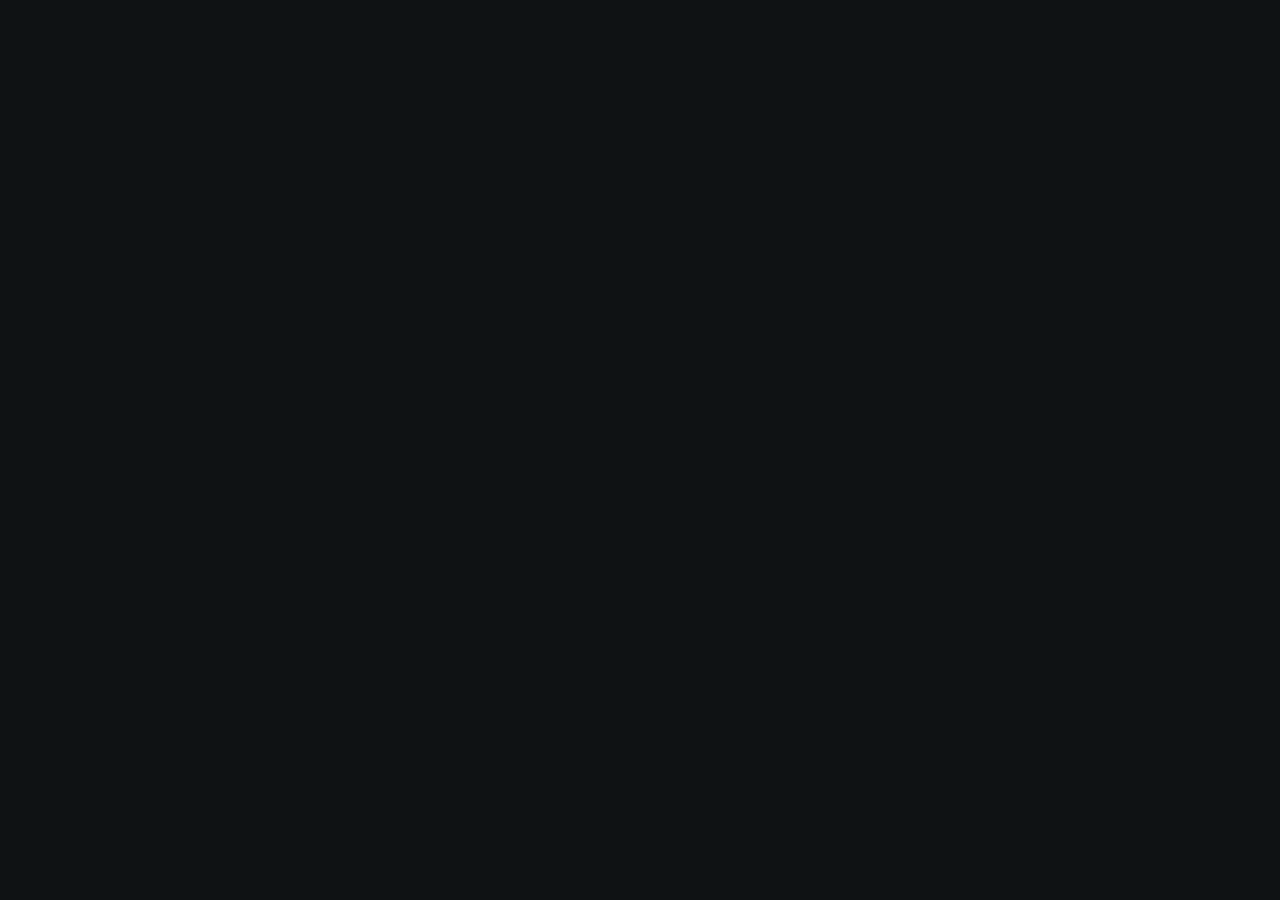
==== index.html @ c8aac276 "Add files via upload" ====
<!DOCTYPE html>
<html lang="en">
<head>
<meta charset="utf-8">
<meta name="viewport" content="width=device-width, initial-scale=1, viewport-fit=cover">
<title>Torq Motors — Ride your way</title>
<style>
:root{
  color-scheme:dark;
  --bg:#0f1214;--panel:#181c20;--line:#2a3036;--ink:#f1f1ee;--mute:#9aa1a8;--acc:#e63946;--acc-ink:#fff;
  --font:"Segoe UI",system-ui,-apple-system,Roboto,sans-serif;
  box-sizing:border-box;padding-top:env(safe-area-inset-top,0px);padding-bottom:env(safe-area-inset-bottom,0px);
}
html{scroll-behavior:smooth;scroll-padding-top:env(safe-area-inset-top,0px)}
*,*::before,*::after{box-sizing:inherit}
body{margin:0;background:var(--bg);color:var(--ink);font:400 16px/1.55 var(--font)}
.wrap{max-width:1000px;margin:0 auto;padding:0 20px}
nav{display:flex;justify-content:space-between;align-items:center;padding:18px 0}
.logo{font-weight:800;font-size:1.3rem;letter-spacing:.02em}.logo i{color:var(--acc);font-style:normal}
nav a{color:var(--mute);text-decoration:none;margin-left:20px}
nav a:hover{color:var(--ink)}
.hero{padding:60px 0 70px;display:grid;gap:30px;align-items:center}
h1{font-size:clamp(2.6rem,10vw,5.5rem);line-height:.98;margin:0 0 18px;letter-spacing:-.03em;font-weight:800}
h1 em{font-style:normal;color:var(--acc)}
.hero p{color:var(--mute);font-size:1.1rem;max-width:46ch;margin:0 0 26px}
.btn{display:inline-block;background:var(--acc);color:var(--acc-ink);border:0;border-radius:10px;padding:14px 26px;font:600 1rem var(--font);cursor:pointer;text-decoration:none}
.btn.ghost{background:transparent;border:1px solid var(--line);color:var(--ink)}
.hero svg{width:100%;max-width:460px;justify-self:center}
section{padding:54px 0}
h2{font-size:clamp(1.8rem,5vw,2.6rem);margin:0 0 20px;letter-spacing:-.02em}
.tools{display:flex;gap:10px;flex-wrap:wrap;margin-bottom:22px;align-items:center}
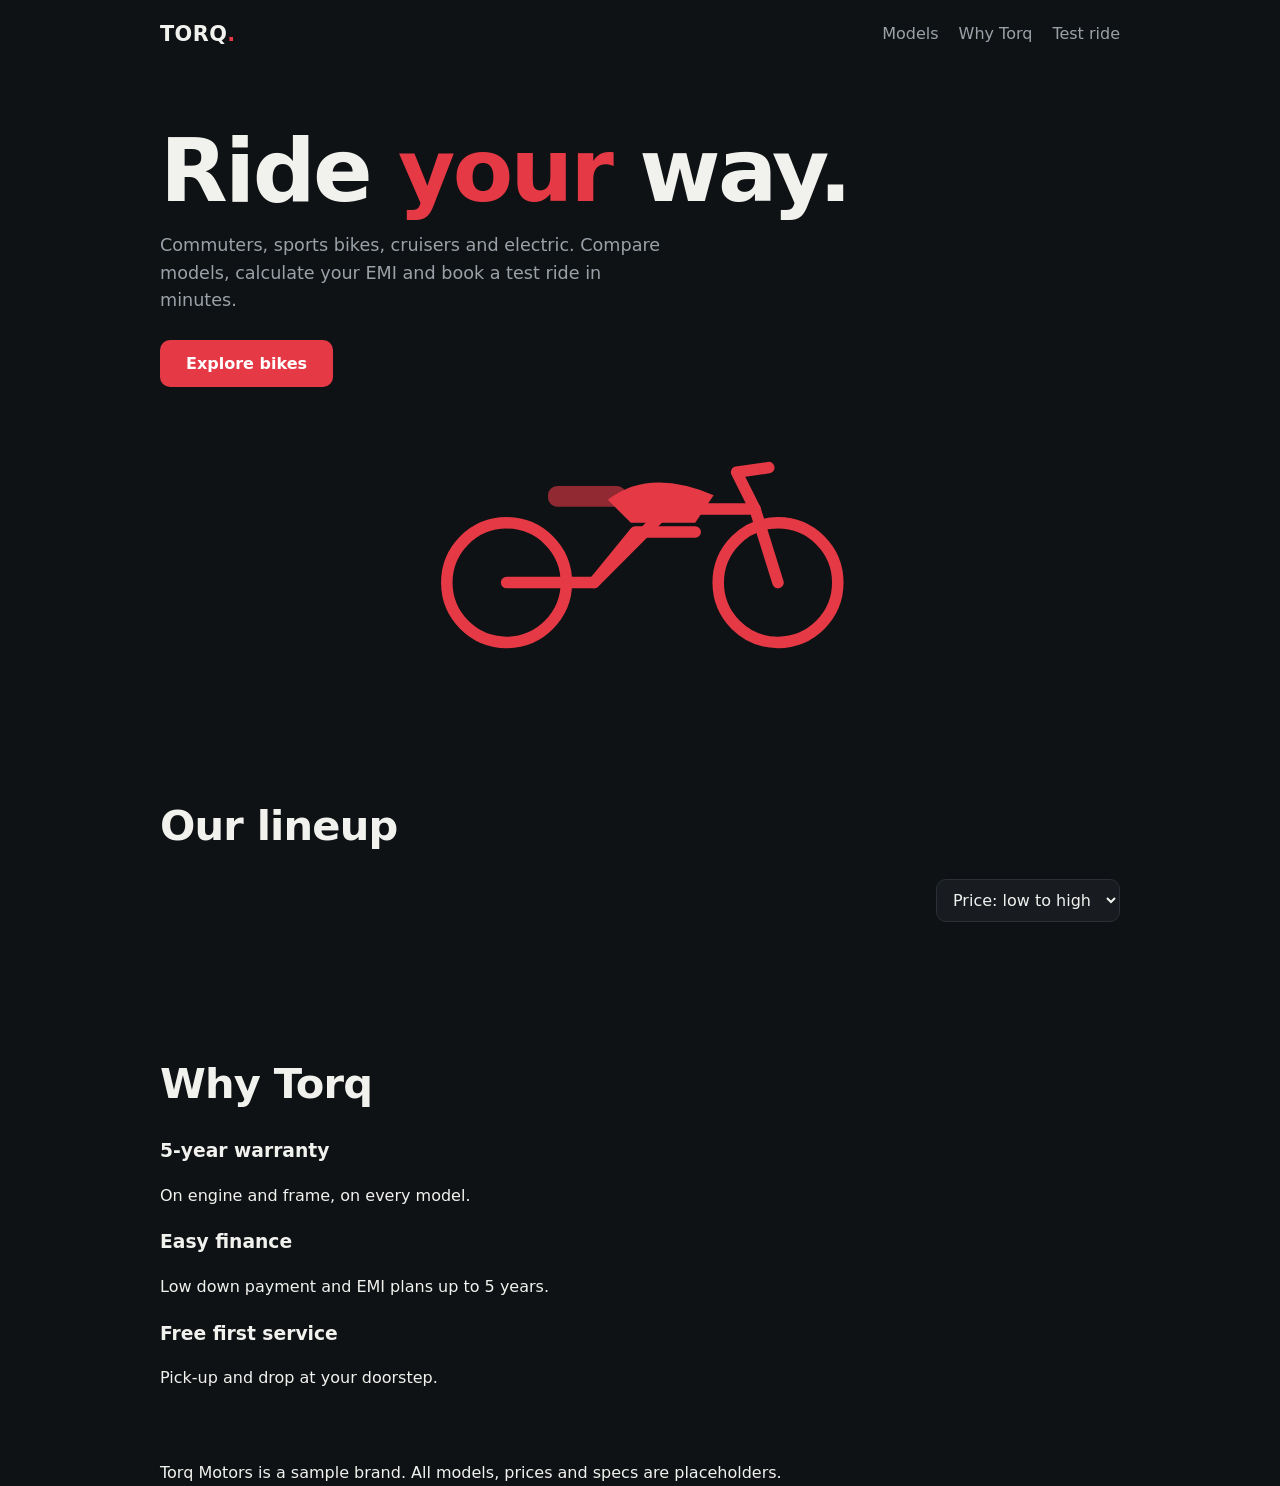
==== commit 92caf0b9: "Add files via upload" ====
--- a/index.html
+++ b/index.html
@@ -3,29 +3,81 @@
 <head>
 <meta charset="utf-8">
 <meta name="viewport" content="width=device-width, initial-scale=1, viewport-fit=cover">
-<title>Torq Motors — Ride your way</title>
-<style>
-:root{
-  color-scheme:dark;
-  --bg:#0f1214;--panel:#181c20;--line:#2a3036;--ink:#f1f1ee;--mute:#9aa1a8;--acc:#e63946;--acc-ink:#fff;
-  --font:"Segoe UI",system-ui,-apple-system,Roboto,sans-serif;
-  box-sizing:border-box;padding-top:env(safe-area-inset-top,0px);padding-bottom:env(safe-area-inset-bottom,0px);
-}
-html{scroll-behavior:smooth;scroll-padding-top:env(safe-area-inset-top,0px)}
-*,*::before,*::after{box-sizing:inherit}
-body{margin:0;background:var(--bg);color:var(--ink);font:400 16px/1.55 var(--font)}
-.wrap{max-width:1000px;margin:0 auto;padding:0 20px}
-nav{display:flex;justify-content:space-between;align-items:center;padding:18px 0}
-.logo{font-weight:800;font-size:1.3rem;letter-spacing:.02em}.logo i{color:var(--acc);font-style:normal}
-nav a{color:var(--mute);text-decoration:none;margin-left:20px}
-nav a:hover{color:var(--ink)}
-.hero{padding:60px 0 70px;display:grid;gap:30px;align-items:center}
-h1{font-size:clamp(2.6rem,10vw,5.5rem);line-height:.98;margin:0 0 18px;letter-spacing:-.03em;font-weight:800}
-h1 em{font-style:normal;color:var(--acc)}
-.hero p{color:var(--mute);font-size:1.1rem;max-width:46ch;margin:0 0 26px}
-.btn{display:inline-block;background:var(--acc);color:var(--acc-ink);border:0;border-radius:10px;padding:14px 26px;font:600 1rem var(--font);cursor:pointer;text-decoration:none}
-.btn.ghost{background:transparent;border:1px solid var(--line);color:var(--ink)}
-.hero svg{width:100%;max-width:460px;justify-self:center}
-section{padding:54px 0}
-h2{font-size:clamp(1.8rem,5vw,2.6rem);margin:0 0 20px;letter-spacing:-.02em}
-.tools{display:flex;gap:10px;flex-wrap:wrap;margin-bottom:22px;align-items:center}+<title>Torq Motors - Ride your way</title>
+<link rel="stylesheet" href="style.css">
+</head>
+<body>
+<svg width="0" height="0" style="position:absolute" aria-hidden="true">
+  <symbol id="bike" viewBox="0 0 200 110">
+    <g fill="none" stroke="currentColor" stroke-width="5" stroke-linecap="round" stroke-linejoin="round">
+      <circle cx="42" cy="72" r="26"/><circle cx="160" cy="72" r="26"/>
+      <path d="M42 72 L80 72 L112 40 L150 40 L160 72"/>
+      <path d="M80 72 L98 50 L124 50"/>
+      <path d="M150 40 L142 24 L156 22"/>
+    </g>
+    <path d="M86 36 Q104 22 132 34 L124 46 L96 46 Z" fill="currentColor"/>
+    <rect x="60" y="30" width="34" height="9" rx="4" fill="currentColor" opacity=".6"/>
+  </symbol>
+</svg>
+
+<div class="wrap">
+  <nav>
+    <div class="logo">TORQ<i>.</i></div>
+    <div><a href="#models">Models</a><a href="#why">Why Torq</a><a href="#" id="navride">Test ride</a></div>
+  </nav>
+
+  <header class="hero">
+    <div>
+      <h1>Ride <em>your</em> way.</h1>
+      <p>Commuters, sports bikes, cruisers and electric. Compare models, calculate your EMI and book a test ride in minutes.</p>
+      <a class="btn" href="#models">Explore bikes</a>
+    </div>
+    <svg style="color:var(--acc)" viewBox="0 0 200 110" role="img" aria-label="Motorcycle illustration"><use href="#bike"/></svg>
+  </header>
+
+  <section id="models">
+    <h2>Our lineup</h2>
+    <div class="tools">
+      <div id="chips" style="display:flex;gap:8px;flex-wrap:wrap"></div>
+      <select id="sort" aria-label="Sort bikes">
+        <option value="low">Price: low to high</option>
+        <option value="high">Price: high to low</option>
+        <option value="cc">Engine power</option>
+      </select>
+    </div>
+    <div class="grid" id="grid"></div>
+  </section>
+
+  <section id="why">
+    <h2>Why Torq</h2>
+    <div class="why">
+      <div><h3>5-year warranty</h3><p>On engine and frame, on every model.</p></div>
+      <div><h3>Easy finance</h3><p>Low down payment and EMI plans up to 5 years.</p></div>
+      <div><h3>Free first service</h3><p>Pick-up and drop at your doorstep.</p></div>
+    </div>
+  </section>
+
+  <footer>Torq Motors is a sample brand. All models, prices and specs are placeholders.</footer>
+</div>
+
+<dialog id="dlg">
+  <h2 id="d-name"></h2>
+  <div class="sub" id="d-sub"></div>
+  <div class="emi"><b id="emi">-</b><span id="emi-note"></span></div>
+  <label for="down">Down payment: <span id="down-v"></span></label>
+  <input id="down" type="range" min="0" max="50" step="5" value="20">
+  <label for="ten">Tenure</label>
+  <select id="ten"><option value="12">12 months</option><option value="24">24 months</option><option value="36" selected>36 months</option><option value="48">48 months</option><option value="60">60 months</option></select>
+  <label for="nm">Book a test ride</label>
+  <input id="nm" placeholder="Your name" autocomplete="name">
+  <input id="ph" type="tel" placeholder="Phone number" style="margin-top:8px" autocomplete="tel">
+  <div id="ok" role="status"></div>
+  <div class="acts">
+    <button class="btn ghost" id="close">Close</button>
+    <button class="btn" id="book">Book test ride</button>
+  </div>
+</dialog>
+
+<script src="script.js"></script>
+</body>
+</html>
--- a/style.css
+++ b/style.css
@@ -0,0 +1,31 @@
+:root{
+  color-scheme:dark;
+  --bg:#0f1214;--panel:#181c20;--line:#2a3036;--ink:#f1f1ee;--mute:#9aa1a8;--acc:#e63946;--acc-ink:#fff;
+  --font:"Segoe UI",system-ui,-apple-system,Roboto,sans-serif;
+  box-sizing:border-box;padding-top:env(safe-area-inset-top,0px);padding-bottom:env(safe-area-inset-bottom,0px);
+}
+html{scroll-behavior:smooth;scroll-padding-top:env(safe-area-inset-top,0px)}
+*,*::before,*::after{box-sizing:inherit}
+body{margin:0;background:var(--bg);color:var(--ink);font:400 16px/1.55 var(--font)}
+.wrap{max-width:1000px;margin:0 auto;padding:0 20px}
+nav{display:flex;justify-content:space-between;align-items:center;padding:18px 0}
+.logo{font-weight:800;font-size:1.3rem;letter-spacing:.02em}.logo i{color:var(--acc);font-style:normal}
+nav a{color:var(--mute);text-decoration:none;margin-left:20px}
+nav a:hover{color:var(--ink)}
+.hero{padding:60px 0 70px;display:grid;gap:30px;align-items:center}
+h1{font-size:clamp(2.6rem,10vw,5.5rem);line-height:.98;margin:0 0 18px;letter-spacing:-.03em;font-weight:800}
+h1 em{font-style:normal;color:var(--acc)}
+.hero p{color:var(--mute);font-size:1.1rem;max-width:46ch;margin:0 0 26px}
+.btn{display:inline-block;background:var(--acc);color:var(--acc-ink);border:0;border-radius:10px;padding:14px 26px;font:600 1rem var(--font);cursor:pointer;text-decoration:none}
+.btn.ghost{background:transparent;border:1px solid var(--line);color:var(--ink)}
+.hero svg{width:100%;max-width:460px;justify-self:center}
+section{padding:54px 0}
+h2{font-size:clamp(1.8rem,5vw,2.6rem);margin:0 0 20px;letter-spacing:-.02em}
+.tools{display:flex;gap:10px;flex-wrap:wrap;margin-bottom:22px;align-items:center}
+.chip{background:transparent;color:var(--mute);border:1px solid var(--line);border-radius:999px;padding:8px 16px;font:inherit;cursor:pointer}
+.chip[aria-pressed="true"]{background:var(--acc);border-color:var(--acc);color:var(--acc-ink);font-weight:600}
+select,input{font:inherit;color:var(--ink);background:var(--panel);border:1px solid var(--line);border-radius:10px;padding:10px 12px;width:100%}
+.tools select{width:auto;margin-left:auto}
+.grid{display:grid;gap:16px;grid-template-columns:repeat(auto-fill,minmax(270px,1fr))}
+.card{background:var(--panel);border:1px solid var(--line);border-radius:16px;padding:18px;display:flex;flex-direction:column}
+.card svg{width:100%;height:110px;margin-bottom:10px}
